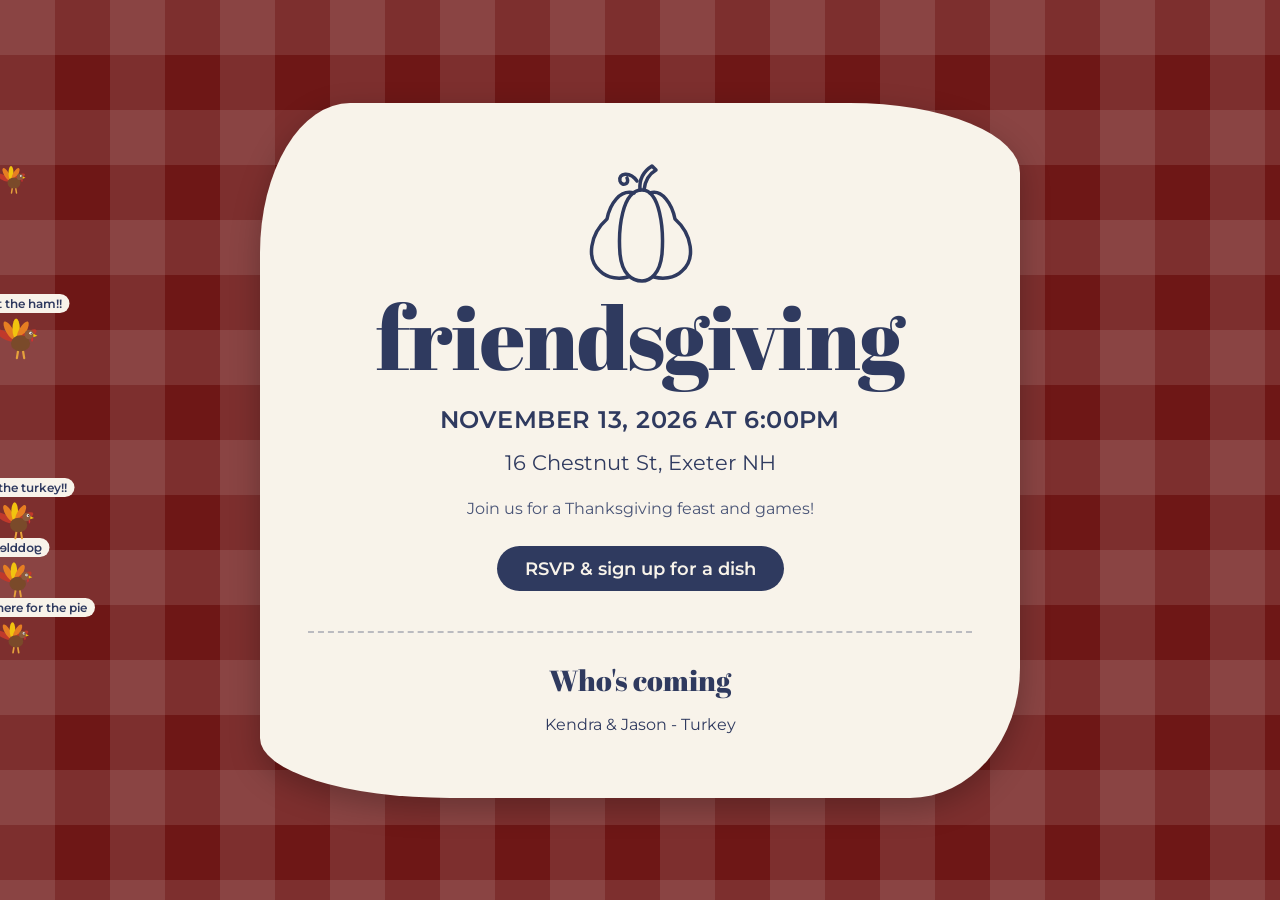
==== index.html @ 8d25f5ae "Add two more turkey speech bubbles Co-Authored-By: Claude Opus 5.5 <noreply@anthropic.com>" ====
<!DOCTYPE html>
<html lang="en">
<head>
    <meta charset="UTF-8">
    <meta name="viewport" content="width=device-width, initial-scale=1.0, viewport-fit=cover">
    <meta property="og:title" content="Friendsgiving 2026">
    <meta property="og:description" content="November 13, 2026 at 6:00pm - 16 Chestnut St, Exeter NH. RSVP & sign up for a dish!">
    <meta property="og:image" content="https://friendseatfood.com/images/invitation.jpg">
    <link rel="preconnect" href="https://fonts.googleapis.com">
    <link rel="preconnect" href="https://fonts.gstatic.com" crossorigin>
    <link href="https://fonts.googleapis.com/css2?family=Abril+Fatface&family=Montserrat:ital,wght@0,400;0,500;0,600;1,400&display=swap" rel="stylesheet">
    <link rel="stylesheet" href="style.css?v=2026d">
    <title>Friendsgiving 2026</title>
</head>
<body>
    <div class="page-wrapper">
        <div class="card">
            <svg class="pumpkin" viewBox="0 0 120 130" fill="none" stroke="#2f3a5f" stroke-width="3.5" stroke-linecap="round" stroke-linejoin="round" aria-hidden="true">
                <path d="M60 31 C59 20, 64 12, 72 7 L76 11 C69 15, 65 22, 64 31"/>
                <path d="M57 22 C50 12, 38 14, 40 22 C42 28, 50 25, 47 19"/>
                <path d="M62 31 C42 31, 38 70, 40 95 C42 115, 52 122, 62 122 C70 122, 80 115, 82 95 C84 70, 80 31, 62 31 Z"/>
                <path d="M54 34 C40 30, 30 45, 27 60 C10 75, 6 100, 20 112 C28 120, 40 120, 48 118"/>
                <path d="M70 34 C82 30, 92 45, 95 60 C112 75, 116 100, 102 112 C94 120, 82 120, 74 118"/>
            </svg>

            <h1>friendsgiving</h1>
            <div class="event-details">
                <p>November 13, 2026 at 6:00pm</p>
            </div>
            <div class="location-details">
                <p>16 Chestnut St, Exeter NH</p>
            </div>
            <p class="tagline">Join us for a Thanksgiving feast and games!</p>

            <button onclick="redirectToRSVP()" class="rsvp-button">RSVP &amp; sign up for a dish</button>

            <div class="rsvp-info">
                <h2>Who's coming</h2>
                <ul id="bring-list">
                    <li>Kendra &amp; Jason - Turkey</li>
                </ul>
                <p class="empty-note">No RSVPs yet &mdash; be the first!</p>
            </div>
        </div>
    </div>

    <script>
        function redirectToRSVP() {
            window.location.href = "rsvp.html";
        }
    </script>
    <script src="turkeys.js?v=2026d"></script>
</body>
</html>
---- style.css ----
/* Friendsgiving 2026 - styled after images/invitation.jpg */
:root {
    --gingham: #6e1716;
    --cream: #f8f3ea;
    --navy: #2f3a5f;
    --navy-soft: #4a5577;
    --red: #8a1f1d;
}

/* Base styles */
html, body {
    margin: 0;
    padding: 0;
    min-height: 100%;
    width: 100%;
    overflow-x: hidden;
}

/* Red gingham tablecloth */
body {
    background-color: var(--gingham);
    background-image:
        linear-gradient(90deg, rgba(255, 255, 255, 0.1) 50%, transparent 50%),
        linear-gradient(rgba(255, 255, 255, 0.1) 50%, transparent 50%);
    background-size: 110px 110px;
    background-attachment: fixed;
    font-family: 'Montserrat', sans-serif;
    color: var(--navy);
}

.page-wrapper {
    min-height: 100vh;
    display: flex;
    align-items: center;
    justify-content: center;
    padding: 48px 16px;
    box-sizing: border-box;
}

/* Cream card with the hand-drawn wobbly edge */
.card {
    background: var(--cream);
    width: 100%;
    max-width: 760px;
    padding: 56px 48px;
    box-sizing: border-box;
    text-align: center;
    border-radius: 90px 170px 110px 190px / 150px 70px 130px 60px;
    box-shadow: 0 10px 30px rgba(0, 0, 0, 0.25);
}

.pumpkin {
    width: 120px;
    height: auto;
    display: block;
    margin: 0 auto 4px;
}

h1 {
    font-family: 'Abril Fatface', serif;
    font-weight: 400;
    font-size: 5.5em;
    line-height: 1;
    margin: 0 0 24px;
    color: var(--navy);
    letter-spacing: -0.01em;
}

h2 {
    font-family: 'Abril Fatface', serif;
    font-weight: 400;
    font-size: 1.8em;
    margin: 0 0 16px;
    color: var(--navy);
}

p {
    margin: 0 0 16px;
}

.event-details {
    font-weight: 600;
    font-size: 1.5em;
    letter-spacing: 0.02em;
    text-transform: uppercase;
    margin-bottom: 4px;
}

.location-details {
    font-size: 1.3em;
    margin-bottom: 24px;
}

.tagline {
    color: var(--navy-soft);
    margin-bottom: 28px;
}

.rsvp-button {
    font-family: 'Montserrat', sans-serif;
    background-color: var(--navy);
    color: var(--cream);
    padding: 12px 28px;
    font-size: 1.1em;
    font-weight: 600;
    cursor: pointer;
    border: none;
    border-radius: 999px;
    transition: background-color 0.2s ease;
}

.rsvp-button:hover {
    background-color: var(--red);
}

/* Who's coming list */
.rsvp-info {
    margin-top: 40px;
    padding-top: 28px;
    border-top: 2px dashed rgba(47, 58, 95, 0.3);
}

ul {
    list-style-type: none;
    padding: 0;
    margin: 0;
}

li {
    margin-bottom: 8px;
    font-size: 1em;
}

/* Shown automatically while the bring list is empty */
.empty-note {
    display: none;
    color: var(--navy-soft);
    font-style: italic;
}

#bring-list:empty + .empty-note {
    display: block;
}

/* Phones */
@media only screen and (max-width: 767px) {
    body {
        background-size: 60px 60px;
    }

    .card {
        padding: 40px 24px;
        border-radius: 50px 80px 60px 90px / 70px 40px 80px 35px;
    }

    .pumpkin {
        width: 84px;
    }

    h1 {
        font-size: 3em;
    }

    .event-details {
        font-size: 1.1em;
    }

    .location-details {
        font-size: 1.05em;
    }
}

/* Tiny turkeys running around (added by turkeys.js) */
.page-wrapper {
    position: relative;
    z-index: 1;
    /* Let taps outside the card reach the turkeys */
    pointer-events: none;
}

.card {
    pointer-events: auto;
}

.turkey-layer {
    position: fixed;
    inset: 0;
    overflow: hidden;
    pointer-events: none;
    z-index: 0;
}

.turkey {
    position: absolute;
    left: 0;
    width: 44px;
    animation: run-right 14s linear infinite;
    pointer-events: auto;
    cursor: crosshair;
    -webkit-tap-highlight-color: transparent;
    touch-action: manipulation;
}

/* Bigger tap target than the turkey itself */
.turkey::after {
    content: '';
    position: absolute;
    inset: -12px;
}

.turkey svg {
    display: block;
    width: 100%;
    height: auto;
    animation: bob 0.25s ease-in-out infinite alternate;
}

.turkey-leg {
    transform-box: fill-box;
    transform-origin: top;
    animation: step 0.25s ease-in-out infinite alternate;
}

.turkey-leg-b {
    animation-direction: alternate-reverse;
}

.turkey-bubble {
    position: absolute;
    bottom: 100%;
    left: 50%;
    transform: translateX(-50%);
    margin-bottom: 4px;
    padding: 2px 8px;
    background: var(--cream);
    color: var(--navy);
    font-size: 0.75em;
    font-weight: 600;
    white-space: nowrap;
    border-radius: 999px;
}

/* run-left mirrors the whole turkey, so mirror the bubble back to keep it readable */
.turkey.running-left .turkey-bubble {
    transform: translateX(-50%) scaleX(-1);
}

/* Height, speed and direction are randomized each lap by turkeys.js */
.t2 { width: 34px; animation: run-left 19s linear -6s infinite; }
.t3 { width: 30px; animation: run-left 22s linear -12s infinite; }
.t4 { width: 38px; animation-delay: -3s; }

/* The one who figured out what the party is about */
.t5 { width: 40px; animation: panic 12s linear 2s infinite backwards; }
.t5 svg, .t5 .turkey-leg { animation-duration: 0.1s; }

/* Bonked */
.turkey.dead {
    animation-play-state: paused;
    pointer-events: none;
}

.turkey.dead svg {
    animation: bonked 0.9s ease-in forwards;
}

.turkey.dead .turkey-leg,
.turkey.dead .turkey-bubble {
    animation: none;
    visibility: hidden;
}

.turkey-score {
    position: absolute;
    top: 12px;
    right: 12px;
    padding: 6px 14px;
    background: var(--cream);
    color: var(--navy);
    font-weight: 600;
    border-radius: 999px;
    box-shadow: 0 4px 12px rgba(0, 0, 0, 0.25);
    opacity: 0;
    transition: opacity 0.3s ease;
}

.turkey-score.visible {
    opacity: 1;
}

.turkey-feather {
    position: absolute;
    width: 6px;
    height: 12px;
    margin: -6px 0 0 -3px;
    border-radius: 50%;
    animation: feather 0.9s ease-out forwards;
}

.turkey-points {
    position: absolute;
    transform: translate(-50%, -50%);
    color: #f1c40f;
    font-weight: 700;
    font-size: 1.2em;
    text-shadow: 0 1px 2px rgba(0, 0, 0, 0.5);
    animation: points 0.9s ease-out forwards;
}

@keyframes bonked {
    0%   { transform: translateY(0) rotate(0); opacity: 1; }
    30%  { transform: translateY(-14px) rotate(120deg); opacity: 1; }
    100% { transform: translateY(16px) rotate(180deg); opacity: 0; }
}

@keyframes feather {
    from { transform: translate(0, 0) rotate(0); opacity: 1; }
    to   { transform: translate(var(--dx), var(--dy)) rotate(var(--rot)); opacity: 0; }
}

@keyframes points {
    from { transform: translate(-50%, -50%); opacity: 1; }
    to   { transform: translate(-50%, -250%); opacity: 0; }
}

@keyframes run-right {
    from { transform: translateX(-80px); }
    to   { transform: translateX(calc(100vw + 80px)); }
}

@keyframes run-left {
    from { transform: translateX(calc(100vw + 80px)) scaleX(-1); }
    to   { transform: translateX(-80px) scaleX(-1); }
}

@keyframes panic {
    0%        { transform: translateX(-200px); }
    35%, 100% { transform: translateX(calc(100vw + 200px)); }
}

@keyframes bob {
    from { transform: translateY(0); }
    to   { transform: translateY(-3px); }
}

@keyframes step {
    from { transform: rotate(-25deg); }
    to   { transform: rotate(25deg); }
}

@media (prefers-reduced-motion: reduce) {
    .turkey-layer {
        display: none;
    }
}
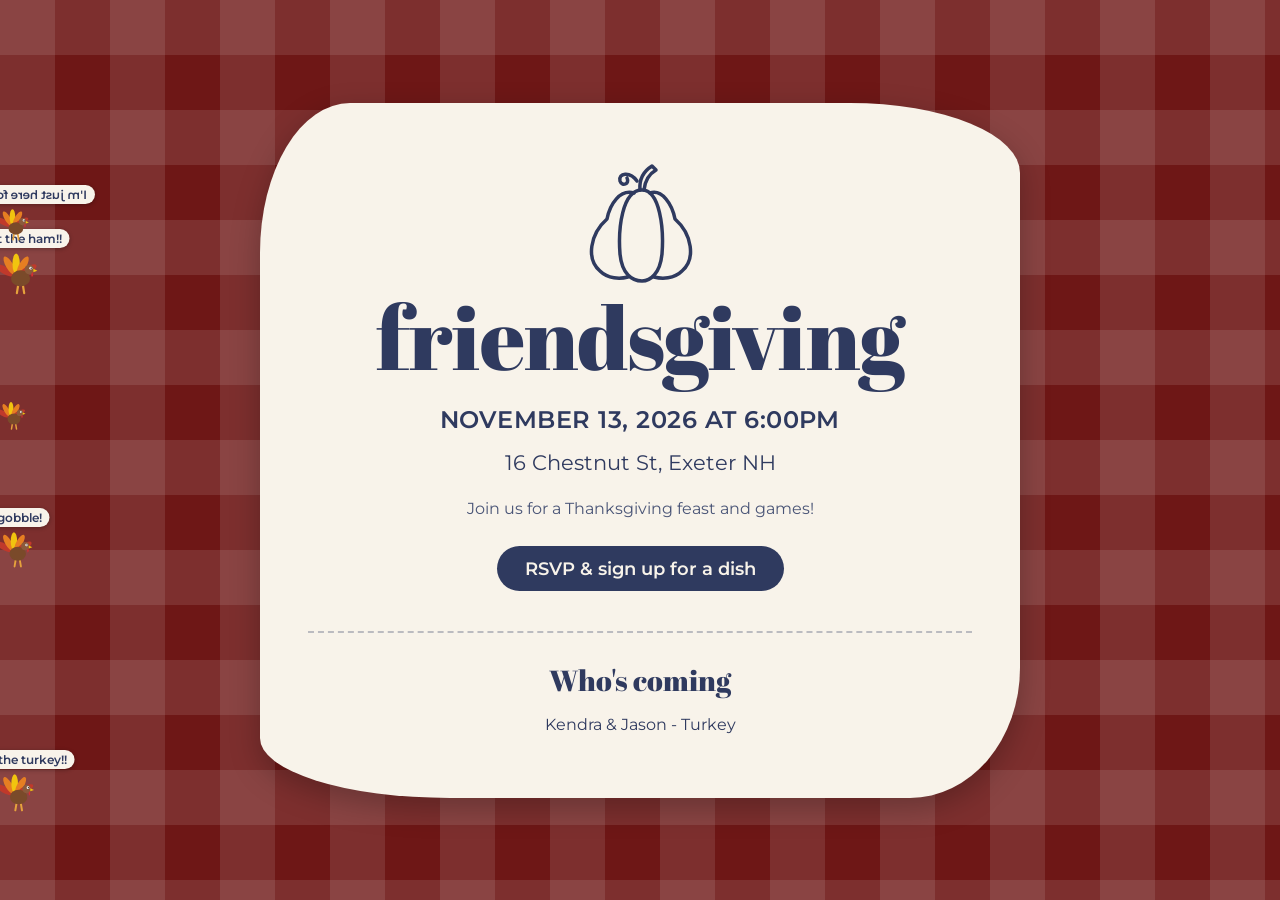
==== commit 939ce944: "Let turkeys run over the invitation card Co-Authored-By: Claude Opus 5.5 <noreply@anthropic.com>" ====
--- a/index.html
+++ b/index.html
@@ -9,7 +9,7 @@
     <link rel="preconnect" href="https://fonts.googleapis.com">
     <link rel="preconnect" href="https://fonts.gstatic.com" crossorigin>
     <link href="https://fonts.googleapis.com/css2?family=Abril+Fatface&family=Montserrat:ital,wght@0,400;0,500;0,600;1,400&display=swap" rel="stylesheet">
-    <link rel="stylesheet" href="style.css?v=2026d">
+    <link rel="stylesheet" href="style.css?v=2026e">
     <title>Friendsgiving 2026</title>
 </head>
 <body>
@@ -49,6 +49,6 @@
             window.location.href = "rsvp.html";
         }
     </script>
-    <script src="turkeys.js?v=2026d"></script>
+    <script src="turkeys.js?v=2026e"></script>
 </body>
 </html>
--- a/style.css
+++ b/style.css
@@ -174,12 +174,6 @@
 .page-wrapper {
     position: relative;
     z-index: 1;
-    /* Let taps outside the card reach the turkeys */
-    pointer-events: none;
-}
-
-.card {
-    pointer-events: auto;
 }
 
 .turkey-layer {
@@ -187,7 +181,8 @@
     inset: 0;
     overflow: hidden;
     pointer-events: none;
-    z-index: 0;
+    /* Above the card so turkeys run across it (lots of room on phones) */
+    z-index: 2;
 }
 
 .turkey {
@@ -238,6 +233,7 @@
     font-weight: 600;
     white-space: nowrap;
     border-radius: 999px;
+    box-shadow: 0 1px 4px rgba(0, 0, 0, 0.3);
 }
 
 /* run-left mirrors the whole turkey, so mirror the bubble back to keep it readable */
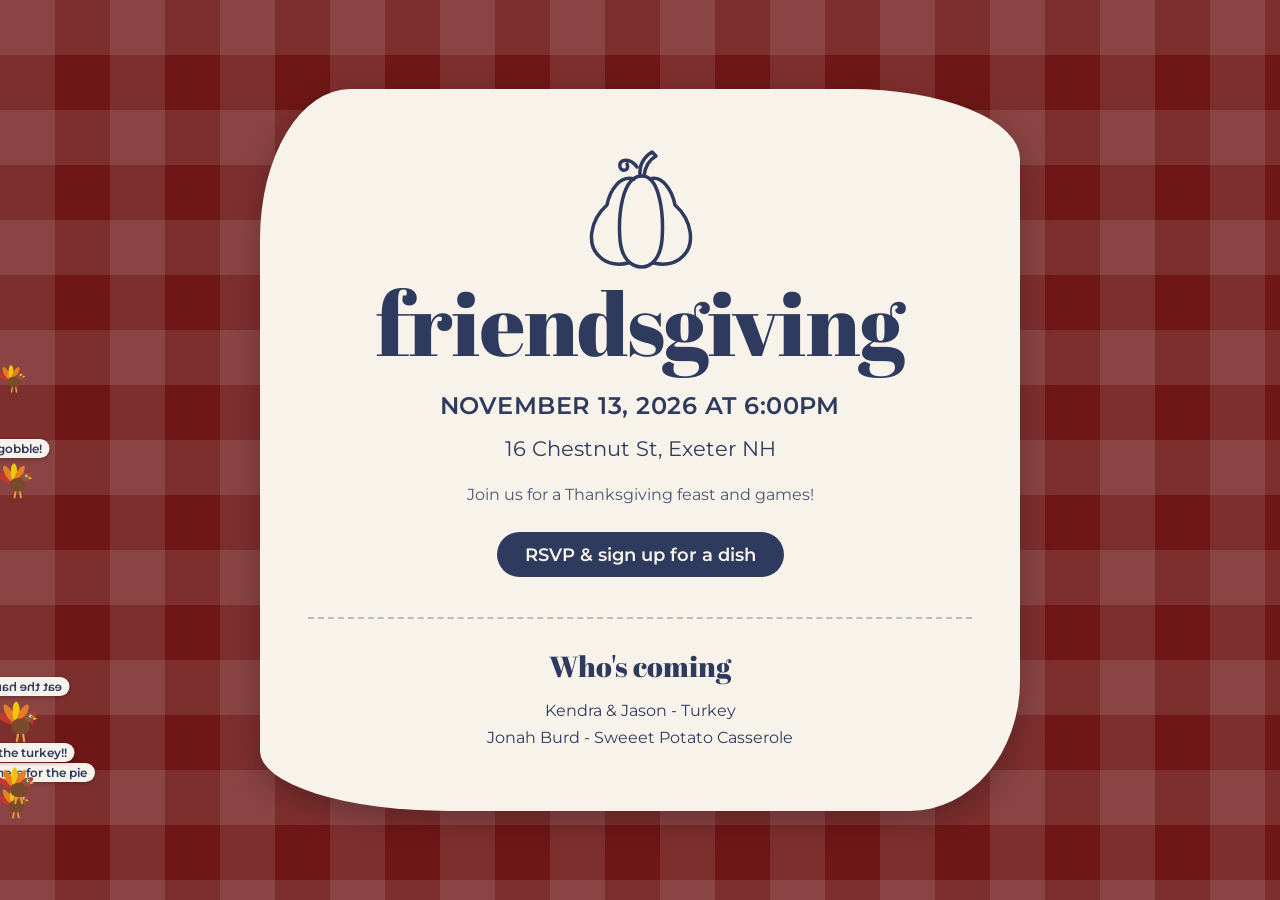
==== commit b0a5bd02: "add jonah to list of people coming" ====
--- a/index.html
+++ b/index.html
@@ -38,6 +38,7 @@
                 <h2>Who's coming</h2>
                 <ul id="bring-list">
                     <li>Kendra &amp; Jason - Turkey</li>
+                    <li>Jonah Burd - Sweeet Potato Casserole</li>
                 </ul>
                 <p class="empty-note">No RSVPs yet &mdash; be the first!</p>
             </div>
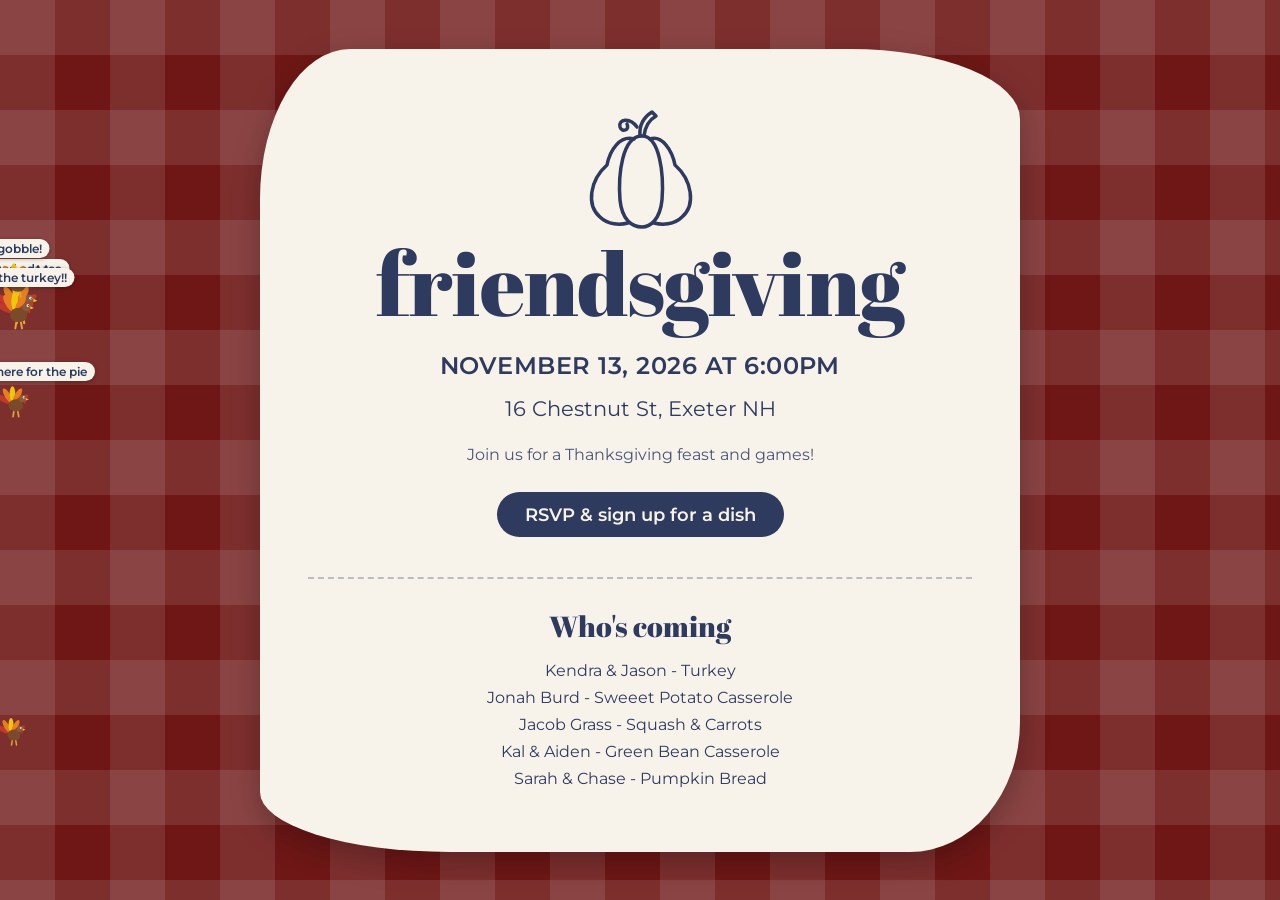
==== commit d5ff31a4: "update rsvp list" ====
--- a/index.html
+++ b/index.html
@@ -39,6 +39,9 @@
                 <ul id="bring-list">
                     <li>Kendra &amp; Jason - Turkey</li>
                     <li>Jonah Burd - Sweeet Potato Casserole</li>
+                    <li>Jacob Grass - Squash &amp; Carrots </li>
+                    <li>Kal &amp; Aiden - Green Bean Casserole </li>
+                    <li>Sarah &amp; Chase - Pumpkin Bread </li>
                 </ul>
                 <p class="empty-note">No RSVPs yet &mdash; be the first!</p>
             </div>
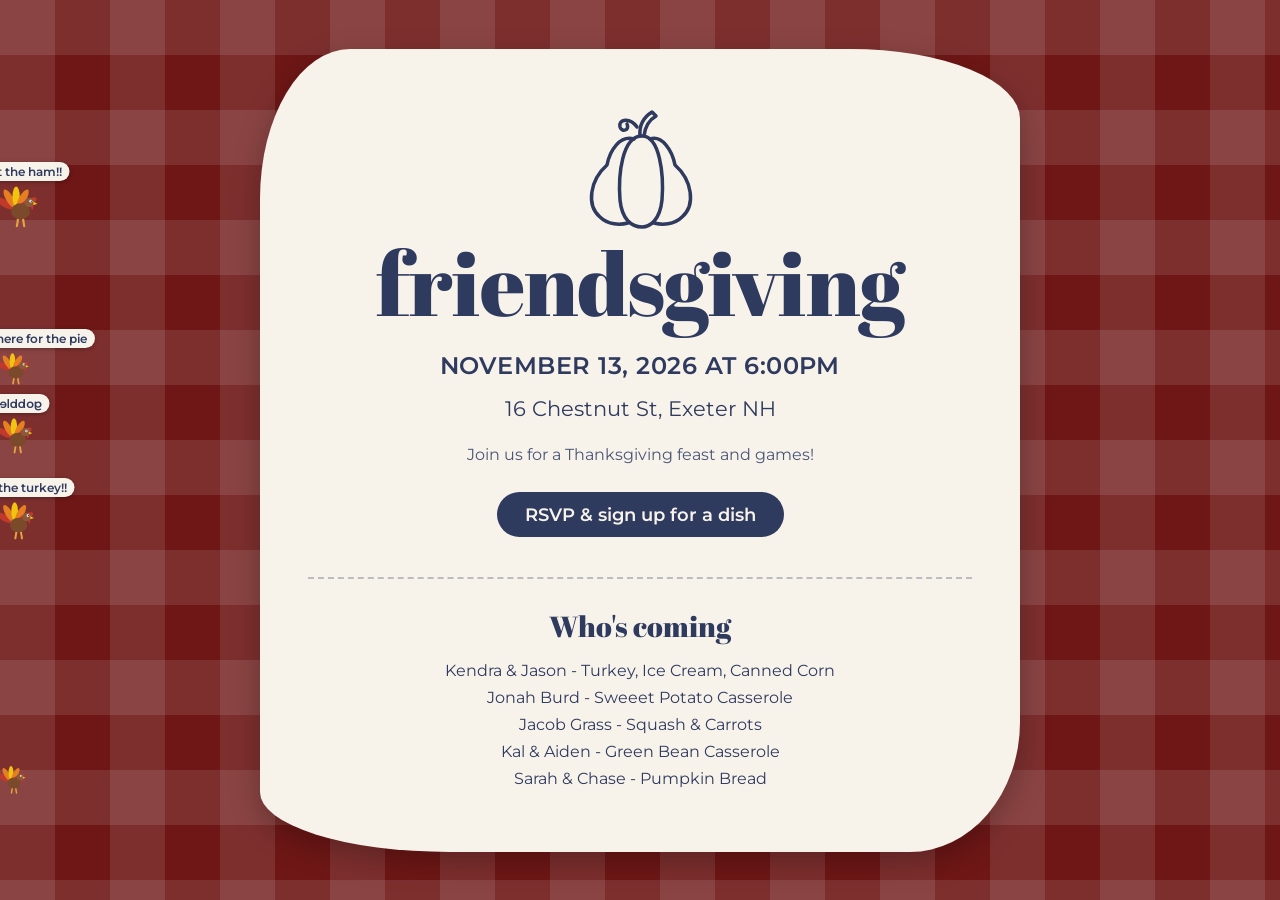
==== commit f14be685: "update kendra and jason list" ====
--- a/index.html
+++ b/index.html
@@ -37,7 +37,7 @@
             <div class="rsvp-info">
                 <h2>Who's coming</h2>
                 <ul id="bring-list">
-                    <li>Kendra &amp; Jason - Turkey</li>
+                    <li>Kendra &amp; Jason - Turkey, Ice Cream, Canned Corn</li>
                     <li>Jonah Burd - Sweeet Potato Casserole</li>
                     <li>Jacob Grass - Squash &amp; Carrots </li>
                     <li>Kal &amp; Aiden - Green Bean Casserole </li>
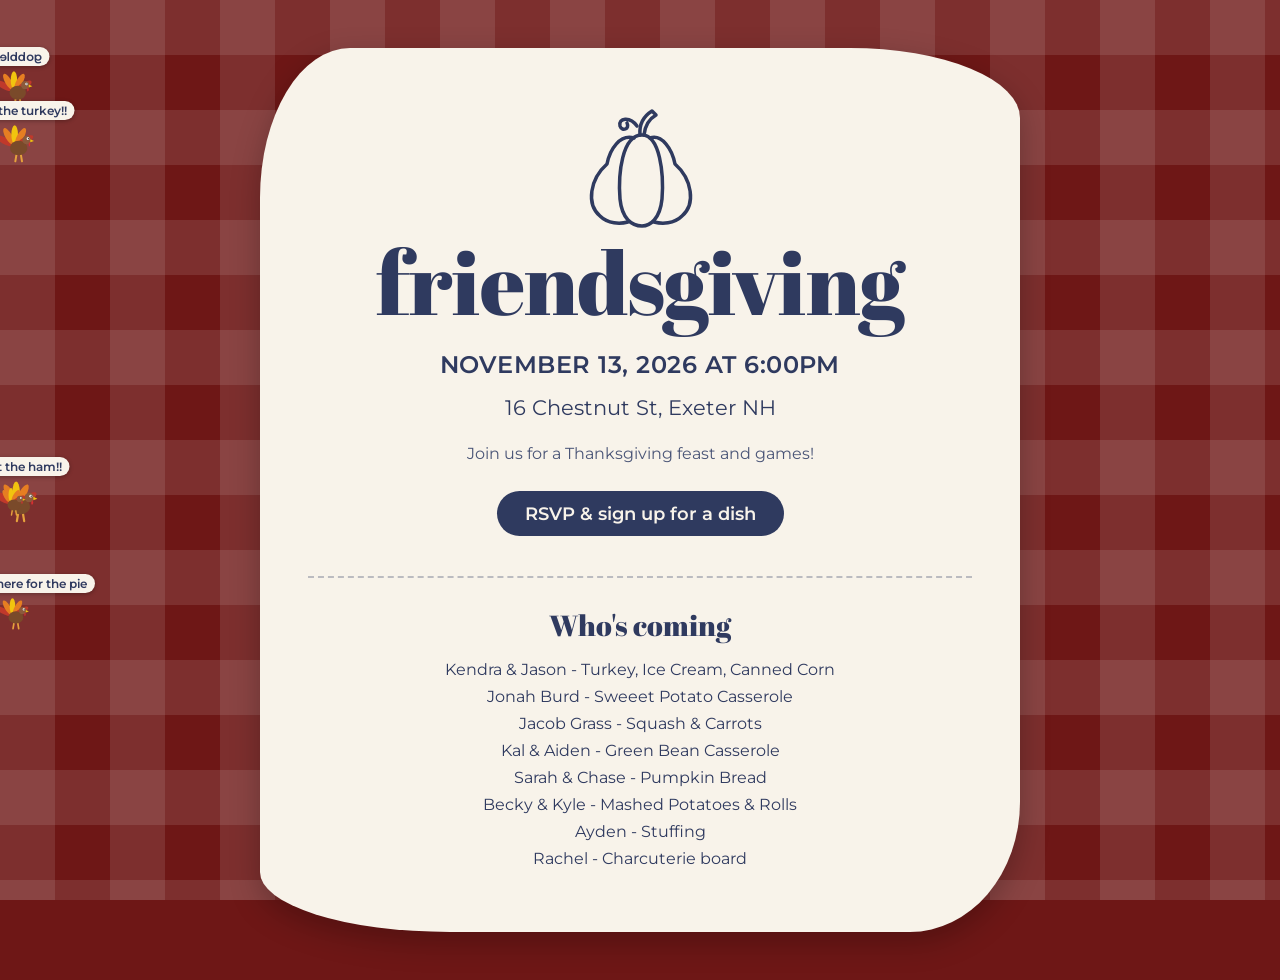
==== commit 80f854bb: "updates invitees and rsvps" ====
--- a/index.html
+++ b/index.html
@@ -42,6 +42,9 @@
                     <li>Jacob Grass - Squash &amp; Carrots </li>
                     <li>Kal &amp; Aiden - Green Bean Casserole </li>
                     <li>Sarah &amp; Chase - Pumpkin Bread </li>
+                    <li>Becky &amp; Kyle - Mashed Potatoes &amp; Rolls  </li>
+                    <li>Ayden - Stuffing </li>
+                    <li>Rachel - Charcuterie board </li>
                 </ul>
                 <p class="empty-note">No RSVPs yet &mdash; be the first!</p>
             </div>
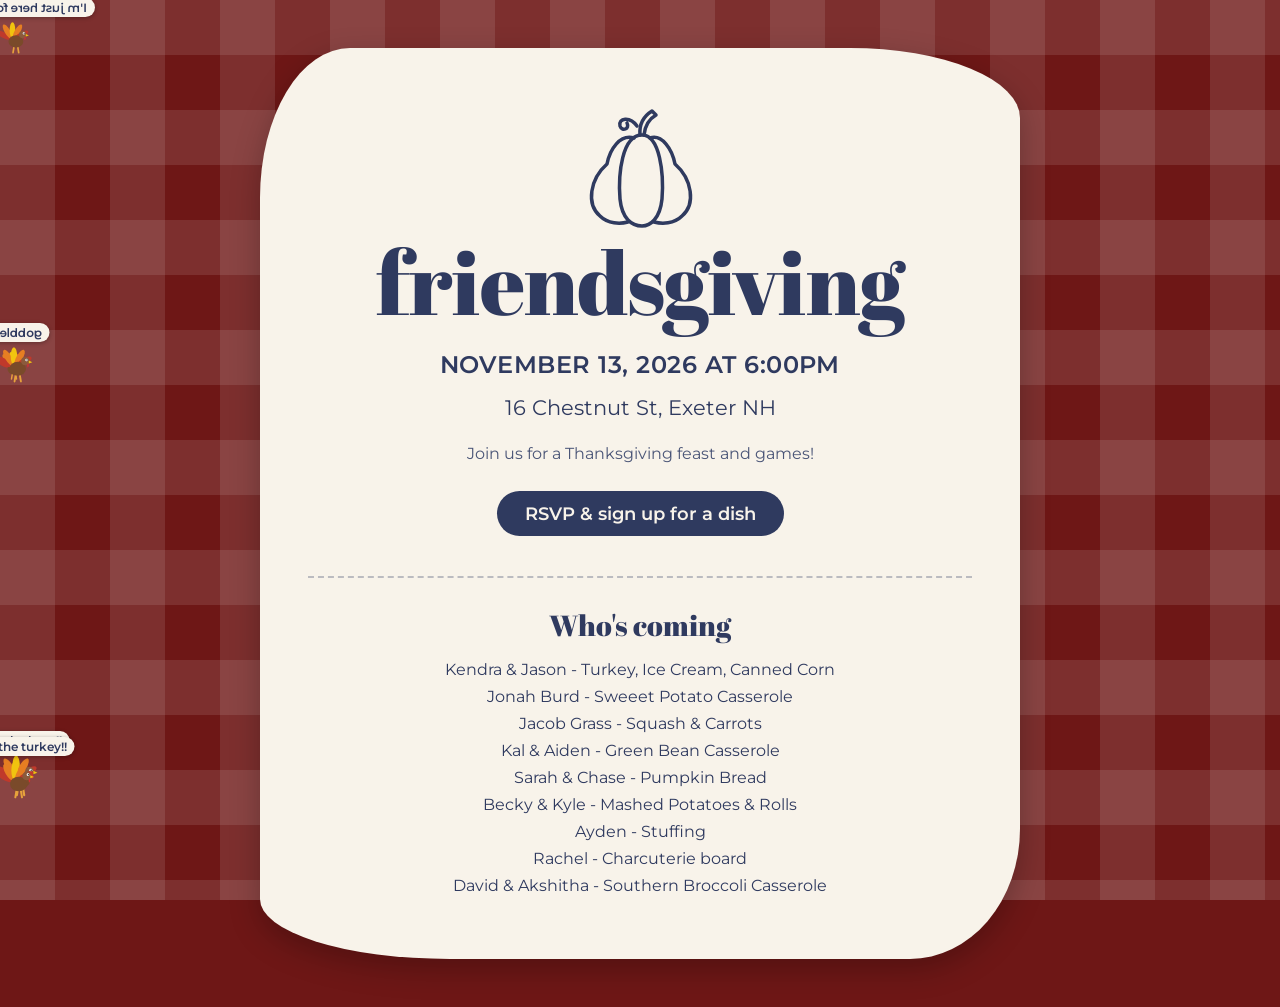
==== commit f8d3b043: "adding david and akshitha" ====
--- a/index.html
+++ b/index.html
@@ -45,6 +45,7 @@
                     <li>Becky &amp; Kyle - Mashed Potatoes &amp; Rolls  </li>
                     <li>Ayden - Stuffing </li>
                     <li>Rachel - Charcuterie board </li>
+                    <li>David &amp; Akshitha - Southern Broccoli Casserole  </li>
                 </ul>
                 <p class="empty-note">No RSVPs yet &mdash; be the first!</p>
             </div>
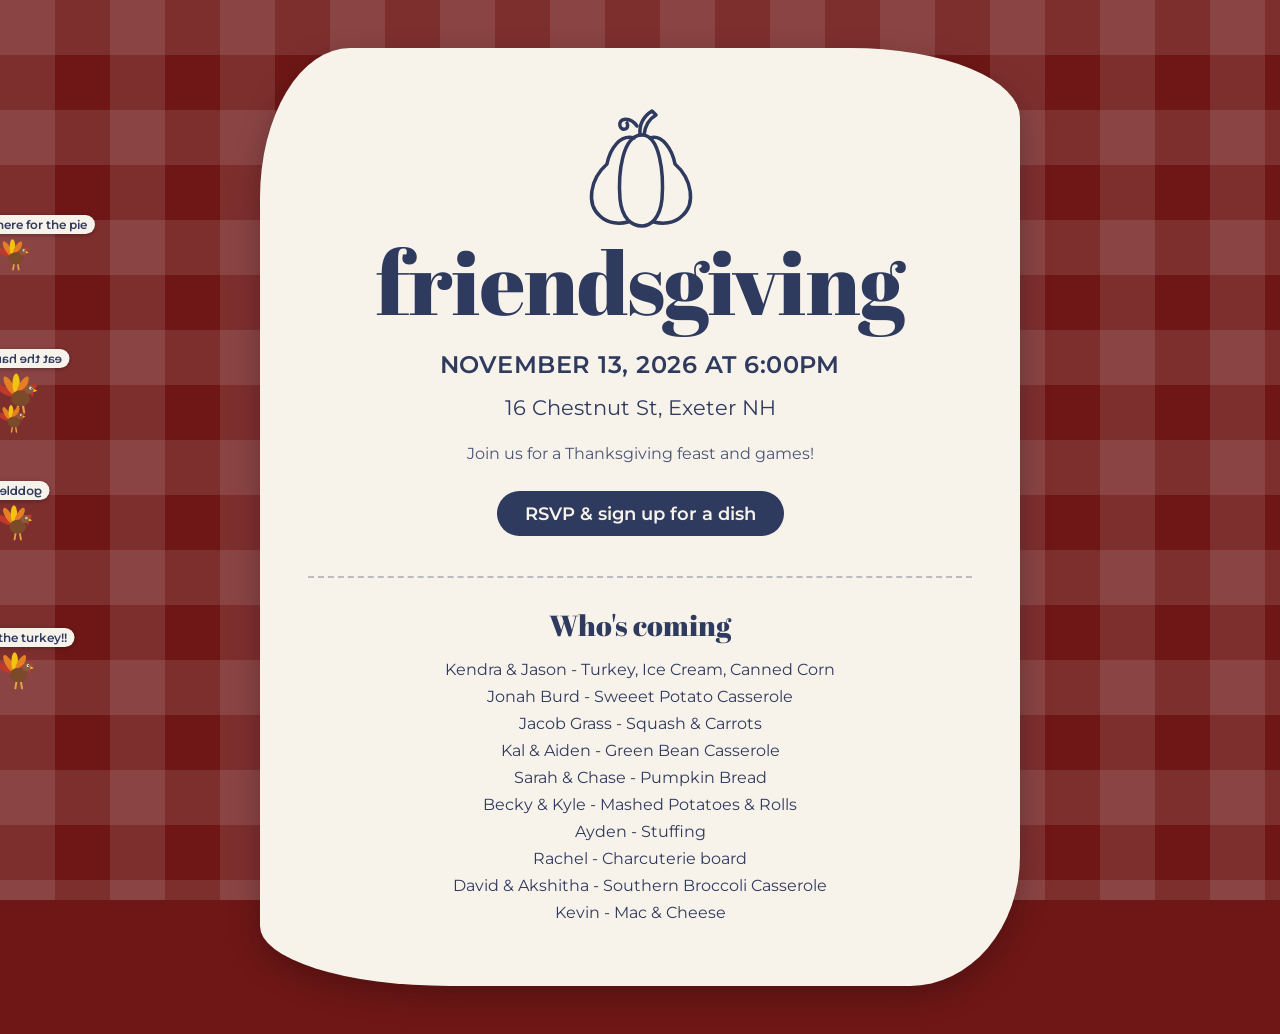
==== commit c88cedbb: "adding kevin" ====
--- a/index.html
+++ b/index.html
@@ -46,6 +46,7 @@
                     <li>Ayden - Stuffing </li>
                     <li>Rachel - Charcuterie board </li>
                     <li>David &amp; Akshitha - Southern Broccoli Casserole  </li>
+                    <li>Kevin - Mac &amp; Cheese </li>
                 </ul>
                 <p class="empty-note">No RSVPs yet &mdash; be the first!</p>
             </div>
